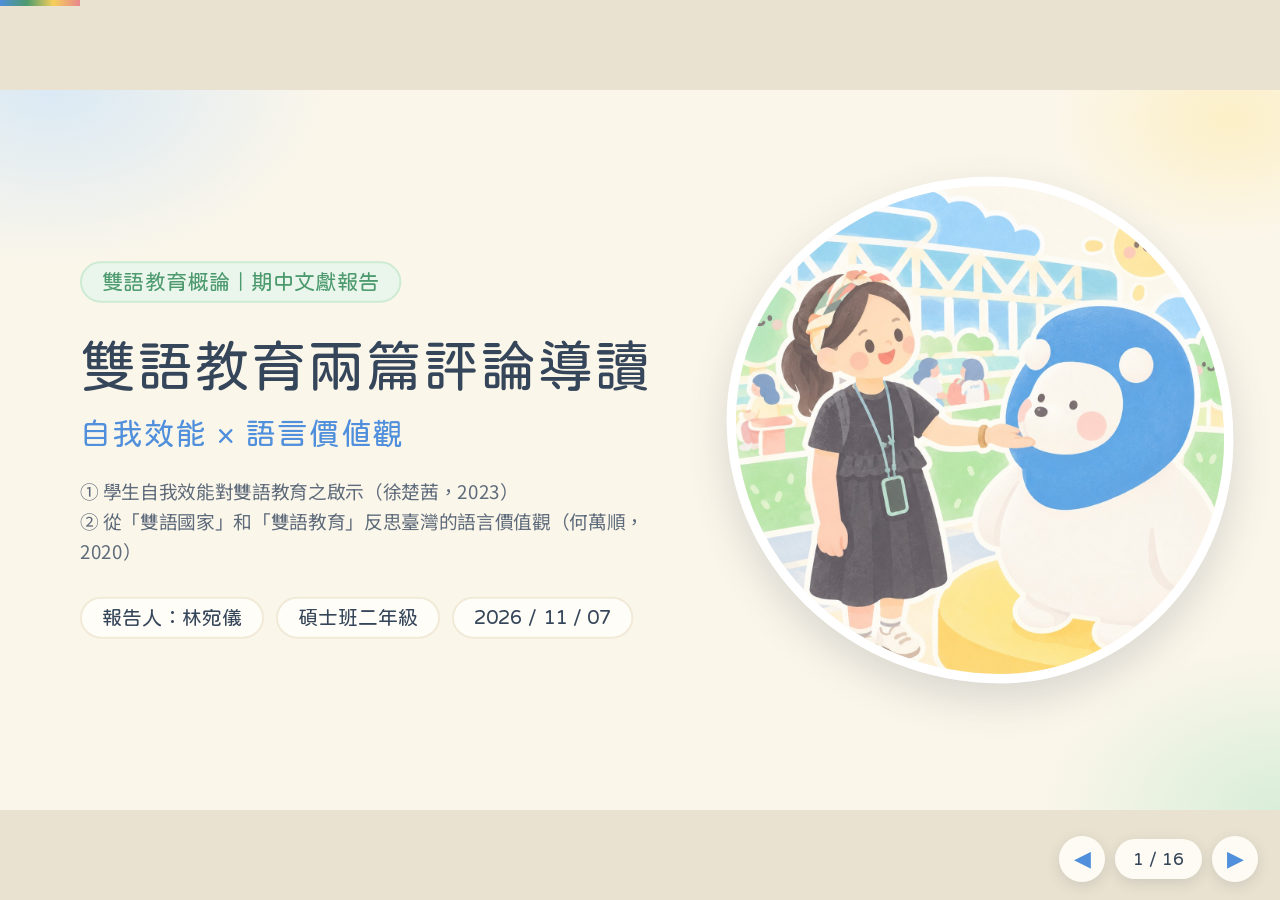
==== index.html @ 38569eee "Add files via upload new index.html" ====
<!DOCTYPE html>
<html lang="zh-Hant-TW">
<head>
<meta charset="utf-8">
<meta name="viewport" content="width=device-width, initial-scale=1">
<title>雙語教育概論｜期中文獻報告｜林宛儀</title>
<link rel="preconnect" href="https://fonts.googleapis.com">
<link rel="preconnect" href="https://fonts.gstatic.com" crossorigin>
<link href="https://fonts.googleapis.com/css2?family=Noto+Sans+TC:wght@400;500;700&display=swap" rel="stylesheet">
<style>
@font-face{font-family:"Huninn";src:url("assets/fonts/Huninn-subset.woff") format("woff");font-display:swap;}
:root{
  --cream:#FBF6EA; --paper:#FFFDF7; --ink:#36465A; --ink2:#5E6B7B;
  --sky:#4F8FDB; --sky-l:#CFE5F8; --sky-xl:#EAF4FC;
  --mint:#4C9A6E; --mint-l:#CDEBD3; --mint-xl:#EAF6EC;
  --butter:#F6CF5A; --butter-l:#FCEDB8; --butter-xl:#FEF8E1;
  --blush:#E7868C; --blush-l:#F9D3D3; --blush-xl:#FDEDEC;
  --round:"Huninn","jf open 粉圓","jf-openhuninn","Noto Sans TC","Noto Sans CJK TC","PingFang TC","Microsoft JhengHei",sans-serif;
  --body:"Noto Sans TC","Noto Sans CJK TC","PingFang TC","Microsoft JhengHei",sans-serif;
}
*{box-sizing:border-box;margin:0;padding:0}
html,body{height:100%;background:#E9E2D0;overflow:hidden;font-family:var(--round);color:var(--ink)}
#viewport{position:fixed;inset:0;display:flex;align-items:center;justify-content:center}
#deck{width:1920px;height:1080px;position:relative;transform-origin:center center;flex:none}
.slide{position:absolute;inset:0;background:var(--cream);border-radius:0;overflow:hidden;opacity:0;visibility:hidden;transition:opacity .35s ease;padding:96px 120px 110px;display:flex;flex-direction:column}
.slide.active{opacity:1;visibility:visible}
/* watercolor wash background */
.slide::before{content:"";position:absolute;inset:0;z-index:0;pointer-events:none;
  background:
   radial-gradient(600px 380px at 4% 0%,rgba(207,229,248,.75),transparent 70%),
   radial-gradient(520px 360px at 100% 100%,rgba(205,235,211,.75),transparent 70%),
   radial-gradient(380px 260px at 96% 4%,rgba(252,237,184,.7),transparent 70%);}
.slide>*{position:relative;z-index:1}
h1,h2,h3{font-family:var(--round);font-weight:400;letter-spacing:.02em}
.kicker{display:inline-flex;align-items:center;gap:14px;font-size:30px;color:var(--sky);background:var(--paper);border:3px solid var(--sky-l);padding:8px 26px;border-radius:999px;align-self:flex-start;margin-bottom:22px}
.kicker.mint{color:var(--mint);border-color:var(--mint-l)}
.kicker.pink{color:#C9636B;border-color:var(--blush-l)}
.kicker.yellow{color:#B88A0E;border-color:var(--butter-l)}
h2.title{font-size:66px;line-height:1.25;margin-bottom:36px}
h2.title .hl{background:linear-gradient(transparent 62%,var(--butter-l) 62%);padding:0 6px}
.card{background:var(--paper);border-radius:36px;padding:38px 44px;box-shadow:0 10px 0 rgba(54,70,90,.05),0 18px 40px rgba(54,70,90,.08);border:3px solid #F1EAD8}
.card.sky{background:var(--sky-xl);border-color:var(--sky-l)}
.card.mint{background:var(--mint-xl);border-color:var(--mint-l)}
.card.butter{background:var(--butter-xl);border-color:var(--butter-l)}
.card.blush{background:var(--blush-xl);border-color:var(--blush-l)}
.card h3{font-size:40px;margin-bottom:18px;display:flex;align-items:center;gap:14px}
.dot{width:22px;height:22px;border-radius:50%;flex:none;display:inline-block}
ul.b{list-style:none;font-family:var(--body);font-size:36px;line-height:1.5}
ul.b li{position:relative;padding-left:46px;margin:10px 0}
ul.b li::before{content:"";position:absolute;left:6px;top:.5em;width:20px;height:20px;border-radius:50%;background:var(--sky-l);border:4px solid var(--sky)}
ul.b.mint li::before{background:var(--mint-l);border-color:var(--mint)}
ul.b.pink li::before{background:var(--blush-l);border-color:var(--blush)}
ul.b.yellow li::before{background:var(--butter-l);border-color:var(--butter)}
.cite{font-size:.78em;color:var(--ink2)}
.note{font-family:var(--body);font-size:26px;color:var(--ink2);background:rgba(255,253,247,.85);border:2px dashed #DCCFB0;border-radius:20px;padding:12px 24px;align-self:flex-start}
.grid2{display:grid;grid-template-columns:1fr 1fr;gap:40px}
.grid4{display:grid;grid-template-columns:1fr 1fr;gap:30px}
.footer{position:absolute;left:120px;bottom:40px;font-size:24px;color:#9AA3AE;z-index:2}
/* corner accents from illustration */
.accent{position:absolute;z-index:1;object-fit:cover;border:8px solid #fff;box-shadow:0 10px 30px rgba(54,70,90,.12)}
.accent.sun{width:210px;height:190px;right:70px;top:46px;border-radius:50% 50% 46% 54%/55% 50% 50% 45%}
.accent.bear{width:250px;height:270px;right:60px;bottom:56px;border-radius:46% 54% 50% 50%/50% 48% 52% 50%}
.accent.bush{width:170px;height:200px;right:80px;top:60px;border-radius:50%}
.accent.girl{width:250px;height:420px;right:60px;bottom:0;border-radius:140px 140px 0 0;border-bottom:none;object-position:top}
.outline.tight .item{font-size:36px;padding:16px 30px}
.outline.tight .col{gap:16px}
.outline.tight .gist{font-size:26px}
.gist{font-family:var(--body);font-size:28px;color:var(--ink2);margin-top:6px;line-height:1.5}
/* title */
.s-title{padding:0;flex-direction:row}
.s-title .left{flex:1;padding:120px 40px 120px 120px;display:flex;flex-direction:column;justify-content:center}
.s-title .hero{width:840px;height:1080px;position:relative}
.s-title .hero img{position:absolute;right:70px;top:130px;width:760px;height:760px;object-fit:cover;border-radius:52% 48% 46% 54%/48% 52% 48% 52%;border:14px solid #fff;box-shadow:0 24px 60px rgba(54,70,90,.18)}
.s-title .badge{font-size:32px;color:var(--mint);background:var(--mint-xl);border:3px solid var(--mint-l);border-radius:999px;padding:10px 30px;align-self:flex-start;margin-bottom:40px}
.s-title h1{font-size:84px;line-height:1.3;margin-bottom:34px}
.s-title h1 small{display:block;font-size:46px;color:var(--sky);margin-top:18px}
.s-title .papers{font-family:var(--body);font-size:28px;line-height:1.6;color:var(--ink2);margin-bottom:46px}
.s-title .who{display:flex;gap:18px;flex-wrap:wrap}
.pill{font-size:30px;background:var(--paper);border-radius:999px;padding:12px 30px;border:3px solid #F1EAD8}
/* agenda */
.agenda{display:grid;grid-template-columns:1fr 1fr;gap:40px;margin-right:300px;margin-top:20px}
.agenda .card{display:flex;gap:32px;align-items:flex-start;padding:48px 44px;min-height:250px}
.num{font-size:58px;line-height:1;width:96px;height:96px;flex:none;border-radius:50%;display:flex;align-items:center;justify-content:center;color:#fff}
.agenda h3{font-size:46px;margin-bottom:10px}
.agenda p{font-family:var(--body);font-size:32px;color:var(--ink2);line-height:1.45}
/* paper divider */
.apa{font-family:"Noto Sans TC","Noto Sans CJK TC",sans-serif;font-size:40px;line-height:1.7;padding-left:2.2em;text-indent:-2.2em}
.apa b{font-weight:700;font-style:normal}
.meta{display:grid;grid-template-columns:auto 1fr;gap:22px 30px;font-size:36px;font-family:var(--body);align-items:baseline}
.meta dt{font-family:var(--round);color:var(--sky);white-space:nowrap}
.meta.mint dt{color:var(--mint)}
.bigtitle{font-size:72px;line-height:1.3;margin-bottom:40px;max-width:1380px}
.tags{display:flex;gap:18px;margin-top:40px;flex-wrap:wrap}
.tags span{font-size:34px;padding:12px 32px;border-radius:999px;background:var(--paper);border:3px solid #F1EAD8}
/* RQ */
.rq{display:flex;flex-direction:column;gap:26px;max-width:1440px}
.rq .card{display:flex;gap:30px;align-items:center;padding:30px 40px}
.rq .q{font-size:40px;line-height:1.4}
.qbadge{flex:none;width:84px;height:84px;border-radius:28px;display:flex;align-items:center;justify-content:center;font-size:40px;color:#fff}
/* outline */
.outline{display:grid;grid-template-columns:1fr 1fr;gap:30px;max-width:1500px}
.outline .item{font-size:38px;padding:20px 32px;border-radius:26px;background:var(--paper);border:3px solid #F1EAD8;line-height:1.35}
.outline .sub{font-family:var(--body);font-size:29px;color:var(--ink2);margin-top:8px;line-height:1.55}
.outline .sub span{display:inline-block;background:var(--sky-xl);border-radius:14px;padding:2px 14px;margin:4px 8px 4px 0}
.outline .col{display:flex;flex-direction:column;gap:20px}
.outline.mintv .sub span{background:var(--mint-xl)}
/* findings 4 */
.f4{display:grid;grid-template-columns:repeat(4,1fr);gap:28px}
.f4 .card{padding:40px 34px;display:flex;flex-direction:column;min-height:470px}
.f4 .src{font-size:30px;border-radius:999px;padding:6px 18px;align-self:flex-start;margin-bottom:18px;color:#fff}
.f4 h3{font-size:44px;line-height:1.35;margin-bottom:14px}
.f4 p{font-family:var(--body);font-size:32px;line-height:1.55;color:var(--ink2)}
/* big numbers */
.nums{display:grid;grid-template-columns:repeat(3,1fr);gap:30px;margin-bottom:34px}
.nums .card{text-align:center;padding:28px 24px}
.nums .n{font-size:100px;line-height:1.1}
.nums .l{font-family:var(--body);font-size:29px;color:var(--ink2);line-height:1.45;margin-top:8px}
/* recs */
.recs{display:grid;grid-template-columns:1fr 1fr;gap:24px 36px;max-width:1460px}
.recs .r{display:flex;gap:24px;align-items:center;background:var(--paper);border:3px solid #F1EAD8;border-radius:30px;padding:24px 30px;font-size:35px;line-height:1.35}
.recs .r b{font-weight:400;flex:none;width:70px;height:70px;border-radius:50%;display:flex;align-items:center;justify-content:center;color:#fff;font-size:36px}
/* compare table */
table.cmp{width:100%;border-collapse:separate;border-spacing:0;font-family:var(--body);font-size:33px;line-height:1.45;background:var(--paper);border-radius:32px;overflow:hidden;border:3px solid #F1EAD8}
table.cmp th{font-family:var(--round);font-weight:400;font-size:37px;padding:24px 30px;text-align:left}
table.cmp td{padding:21px 30px;border-top:2px solid #F1EAD8;vertical-align:top}
table.cmp td:first-child{font-family:var(--round);color:var(--ink);white-space:nowrap;background:#FBF6EA;width:230px}
/* closing */
.s-end{align-items:center;justify-content:center;text-align:center}
.s-end h2{font-size:120px;margin:10px 0 20px;color:var(--sky)}
.s-end p{font-family:var(--body);font-size:34px;color:var(--ink2)}
.s-end .ring{width:500px;height:500px;border-radius:50%;object-fit:cover;object-position:62% 40%;border:12px solid #fff;box-shadow:0 20px 50px rgba(54,70,90,.15)}
/* nav UI */
#ui{position:fixed;right:22px;bottom:18px;display:flex;align-items:center;gap:10px;z-index:10;font-family:var(--round)}
#ui button{width:46px;height:46px;border-radius:50%;border:none;background:rgba(255,253,247,.92);color:var(--sky);font-size:22px;cursor:pointer;box-shadow:0 4px 14px rgba(54,70,90,.15)}
#ui button:hover{background:var(--sky-l)}
#counter{background:rgba(255,253,247,.92);border-radius:999px;padding:10px 18px;font-size:18px;color:var(--ink);box-shadow:0 4px 14px rgba(54,70,90,.15);min-width:84px;text-align:center}
#progress{position:fixed;left:0;top:0;height:6px;background:linear-gradient(90deg,var(--sky),var(--mint),var(--butter),var(--blush));z-index:10;transition:width .3s}
body.export #ui,body.export #progress{display:none}
@media print{#ui,#progress{display:none}}
</style>
</head>
<body>
<div id="progress"></div>
<div id="viewport"><div id="deck">

<!-- 1 Title -->
<section class="slide s-title" data-title="封面">
  <div class="left">
    <div class="badge">雙語教育概論｜期中文獻報告</div>
    <h1>雙語教育兩篇評論導讀<small>自我效能 × 語言價值觀</small></h1>
    <div class="papers">① 學生自我效能對雙語教育之啟示（徐楚茜，2023）<br>② 從「雙語國家」和「雙語教育」反思臺灣的語言價值觀（何萬順，2020）</div>
    <div class="who"><span class="pill">報告人：林宛儀</span><span class="pill">碩士班二年級</span><span class="pill">2026 / 11 / 07</span></div>
  </div>
  <div class="hero"><img src="assets/illustration.jpg" alt="插畫：女孩與藍色頭套的白熊吉祥物"></div>
</section>

<!-- 2 Agenda -->
<section class="slide" data-title="報告大綱">
  <div class="kicker">Agenda</div>
  <h2 class="title">今天的<span class="hl">報告大綱</span></h2>
  <div class="agenda">
    <div class="card sky"><div class="num" style="background:var(--sky)">1</div><div><h3>文獻一</h3><p>學生自我效能對雙語教育之啟示<br>（徐楚茜，2023）</p></div></div>
    <div class="card mint"><div class="num" style="background:var(--mint)">2</div><div><h3>文獻二</h3><p>從「雙語國家」和「雙語教育」反思臺灣的語言價值觀（何萬順，2020）</p></div></div>
    <div class="card butter"><div class="num" style="background:var(--butter)">3</div><div><h3>每篇看六件事</h3><p>APA・研究問題・文獻次標題<br>研究方法・研究對象・研究結果</p></div></div>
    <div class="card blush"><div class="num" style="background:var(--blush)">4</div><div><h3>比較與 Q&amp;A</h3><p>兩篇異同整理<br>提問與討論</p></div></div>
  </div>
  <img class="accent bear" src="assets/crop-bear.jpg" alt="">
</section>

<!-- 3 Paper 1 intro + APA -->
<section class="slide" data-title="文獻一：基本資料與 APA">
  <div class="kicker">文獻一｜Paper 1</div>
  <h2 class="bigtitle">學生自我效能對雙語教育之啟示</h2>
  <div class="grid2" style="grid-template-columns:0.85fr 1.15fr;max-width:1680px">
    <div class="card sky"><dl class="meta">
      <dt>作者</dt><dd>徐楚茜</dd>
      <dt>身分</dt><dd>臺中市鐵山國民小學教師；東海大學教育研究所在職碩士專班研究生</dd>
      <dt>期刊</dt><dd>臺灣教育評論月刊（自由評論）</dd>
    </dl></div>
    <div class="card"><h3><span class="dot" style="background:var(--sky)"></span>APA 7 參考文獻</h3>
      <p class="apa">徐楚茜（2023）。學生自我效能對雙語教育之啟示。<b>臺灣教育評論月刊，12</b>(6)，<span style="white-space:nowrap">108–113</span>。</p></div>
  </div>
  <img class="accent sun" src="assets/crop-sun.jpg" alt="">
  <div class="tags"><span style="color:var(--sky)">#自我效能理論</span><span style="color:var(--mint)">#CLIL</span><span style="color:#C9636B">#學習焦慮</span><span style="color:#B88A0E">#教學啟示</span></div>
  <div class="footer">文獻一｜徐楚茜（2023）</div>
</section>

<!-- 4 Paper 1 RQ -->
<section class="slide" data-title="文獻一：研究問題">
  <div class="kicker">文獻一｜研究問題</div>
  <h2 class="title">作者想回答<span class="hl">什麼問題？</span></h2>
  <div class="rq">
    <div class="card butter"><div class="qbadge" style="background:var(--butter)">!</div><div class="q">背景擔憂：學生缺乏學科與英語基礎，可能聽不懂教師的英語解說</div></div>
    <div class="card sky"><div class="qbadge" style="background:var(--sky)">Q1</div><div class="q">雙語教學會不會成為<b style="font-weight:400;color:var(--sky)">低成就學生</b>的額外負擔，影響其自我效能？</div></div>
    <div class="card sky"><div class="qbadge" style="background:var(--sky)">Q2</div><div class="q">從自我效能理論看，學生在雙語教學中的<b style="font-weight:400;color:var(--sky)">學習焦慮來源</b>是什麼？</div></div>
    <div class="card sky"><div class="qbadge" style="background:var(--sky)">Q3</div><div class="q">這對雙語教學有哪些<b style="font-weight:400;color:var(--sky)">教學啟示</b>？</div></div>
  </div>
  <img class="accent bush" src="assets/crop-bush.jpg" alt="">
  <div class="footer">文獻一｜徐楚茜（2023）</div>
</section>

<!-- 5 Paper 1 outline -->
<section class="slide" data-title="文獻一：文獻次標題">
  <div class="kicker">文獻一｜文獻次標題</div>
  <h2 class="title">文章<span class="hl">架構</span></h2>
  <div class="outline tight" style="max-width:1420px">
    <div class="col">
      <div class="item">一、前言<div class="gist">探討學生雙語學習焦慮來源與教學啟示</div></div>
      <div class="item">二、自我效能之意涵<div class="gist">相信自己能組織、執行行動並完成任務的信念</div></div>
      <div class="item">三、自我效能之影響因素
        <div class="sub"><span>(一) 過去的成就經驗</span><span>(二) 替代的經驗</span><span>(三) 言語說服</span><span>(四) 生理和情緒狀態</span></div></div>
      <div class="item">四、自我效能與雙語教育之相關研究<div class="gist">CLIL 可減焦慮、增效能；推論至臺灣仍待探討</div></div>
    </div>
    <div class="col">
      <div class="item">五、自我效能對雙語教學之啟示
        <div class="sub"><span>(一) 提供充足練習機會，使學生有相關的成功經驗</span><span>(二) 為學生提供榜樣，並鼓勵同儕學習</span><span>(三) 給予學生即時、有效的口語激勵與回饋</span><span>(四) 打造正向、合作、自主學習、精熟目標導向的學習氣氛</span></div></div>
      <div class="item">六、結語<div class="gist">雙語教師可透過四項要點提升學生自我效能</div></div>
    </div>
  </div>
  <img class="accent girl" src="assets/crop-girl.jpg" alt="">
  <div class="footer">文獻一｜徐楚茜（2023）</div>
</section>

<!-- 6 Paper 1 method & participants -->
<section class="slide" data-title="文獻一：研究方法與研究對象">
  <div class="kicker">文獻一｜研究方法・研究對象</div>
  <h2 class="title">怎麼研究？<span class="hl">研究誰？</span></h2>
  <div class="grid2" style="max-width:1440px">
    <div class="card sky"><h3><span class="dot" style="background:var(--sky)"></span>研究方法</h3>
      <ul class="b">
        <li>文獻探討／理論分析（自由評論）</li>
        <li>以 Bandura 自我效能理論為架構</li>
        <li>回顧國外 CLIL 與雙語課程研究</li>
        <li>對應四項影響因素，提出教學要點</li>
      </ul></div>
    <div class="card mint"><h3><span class="dot" style="background:var(--mint)"></span>研究對象</h3>
      <ul class="b mint">
        <li>無實際施測或蒐集資料的樣本</li>
        <li>關注：臺灣雙語課程中的學生，尤其學業較低成就者</li>
        <li>引用研究對象：接受雙語生物課程的德國國中生 <span class="cite">(Ohlberger &amp; Wegner, 2019)</span></li>
      </ul></div>
  </div>
  <img class="accent sun" src="assets/crop-sun.jpg" alt="">
  <div class="footer">文獻一｜徐楚茜（2023）</div>
</section>

<!-- 7 Paper 1 findings 1 -->
<section class="slide" data-title="文獻一：研究結果①相關研究">
  <div class="kicker">文獻一｜研究結果 ①</div>
  <h2 class="title">相關研究<span class="hl">怎麼說？</span></h2>
  <div class="grid2" style="grid-template-columns:1.15fr .85fr;max-width:1680px">
    <div class="card"><ul class="b">
      <li>語言焦慮 → 降低成績、自我評價與自我效能 <span class="cite">(MacIntyre, 2017)</span></li>
      <li>德國雙語生物課：低英語自我效能／高焦慮組 → 焦慮↓、自我效能↑ <span class="cite">(Ohlberger &amp; Wegner, 2019)</span></li>
      <li>但高英語自我效能／低焦慮組 → 焦慮↑、學科喜愛度↓</li>
      <li>CLIL 比非 CLIL 英語課更能減輕英語焦慮，甚至提升自我效能</li>
      <li>CLIL 能降低學習動機的性別差異 <span class="cite">(Heras &amp; Lasagabaster, 2015)</span></li>
    </ul></div>
    <div style="display:flex;flex-direction:column;gap:28px">
      <div class="card mint"><h3><span class="dot" style="background:var(--mint)"></span>作者結論</h3><p style="font-family:var(--body);font-size:32px;line-height:1.55">多數研究顯示雙語教學能提升動機與自我效能、降低語言焦慮，與原先疑慮大相徑庭</p></div>
      <div class="card blush"><h3><span class="dot" style="background:var(--blush)"></span>但要注意</h3><p style="font-family:var(--body);font-size:32px;line-height:1.55">國外研究的對象、學科、國家背景、授課時數與臺灣不同，能否推論仍待探討</p></div>
    </div>
  </div>
  <div class="footer">文獻一｜徐楚茜（2023）</div>
</section>

<!-- 8 Paper 1 findings 2 -->
<section class="slide" data-title="文獻一：研究結果②四項教學要點">
  <div class="kicker">文獻一｜研究結果 ②</div>
  <h2 class="title">提升自我效能的<span class="hl">四項教學要點</span></h2>
  <div class="f4">
    <div class="card sky"><span class="src" style="background:var(--sky)">成就經驗</span><h3>提供充足練習，累積成功經驗</h3><p>依學生準備度設計，鼓勵試錯；建立正向歸因，避免習得無助</p></div>
    <div class="card mint"><span class="src" style="background:var(--mint)">替代經驗</span><h3>提供榜樣，鼓勵同儕學習</h3><p>指明楷模如何達成目標；小組式評量、同儕示範與回饋</p></div>
    <div class="card butter"><span class="src" style="background:#E0B53A">言語說服</span><h3>即時、有效的口語激勵與回饋</h3><p>聚焦學習表現而非批評個人；引導自我反思</p></div>
    <div class="card blush"><span class="src" style="background:var(--blush)">生理和情緒</span><h3>正向、合作、自主的學習氣氛</h3><p>關注內在需求與壓力；營造精熟目標導向的課室</p></div>
  </div>
  <div class="note" style="margin-top:34px;font-size:30px">四項要點分別對應 Bandura 的自我效能四項影響因素</div>
  <div class="footer">文獻一｜徐楚茜（2023）</div>
</section>

<!-- 9 Paper 2 intro + APA -->
<section class="slide" data-title="文獻二：基本資料與 APA">
  <div class="kicker mint">文獻二｜Paper 2</div>
  <h2 class="bigtitle">從「雙語國家」和「雙語教育」<br>反思臺灣的語言價值觀</h2>
  <div class="grid2" style="grid-template-columns:0.85fr 1.15fr;max-width:1680px">
    <div class="card mint"><dl class="meta mint">
      <dt>作者</dt><dd>何萬順</dd>
      <dt>身分</dt><dd>國立政治大學語言學研究所講座教授</dd>
      <dt>期刊</dt><dd>臺灣教育評論月刊（雙語教育 主題評論）</dd>
    </dl></div>
    <div class="card"><h3><span class="dot" style="background:var(--mint)"></span>APA 7 參考文獻</h3>
      <p class="apa">何萬順（2020）。從「雙語國家」和「雙語教育」反思臺灣的語言價值觀。<b>臺灣教育評論月刊，9</b>(10)，<span style="white-space:nowrap">1–7</span>。</p></div>
  </div>
  <img class="accent bush" src="assets/crop-bush.jpg" alt="">
  <div class="tags"><span style="color:var(--mint)">#雙語國家</span><span style="color:var(--sky)">#國家語言</span><span style="color:#C9636B">#語言平等</span><span style="color:#B88A0E">#語言價值觀</span></div>
  <div class="footer">文獻二｜何萬順（2020）</div>
</section>

<!-- 10 Paper 2 RQ -->
<section class="slide" data-title="文獻二：研究問題">
  <div class="kicker mint">文獻二｜研究問題</div>
  <h2 class="title">作者用<span class="hl">四個提問</span>展開</h2>
  <div class="rq">
    <div class="card mint"><div class="qbadge" style="background:var(--mint)">Q1</div><div class="q">「雙語國家」，是哪雙語？</div></div>
    <div class="card mint"><div class="qbadge" style="background:var(--mint)">Q2</div><div class="q">臺灣的「國家語言」有哪些？</div></div>
    <div class="card mint"><div class="qbadge" style="background:var(--mint)">Q3</div><div class="q">英語為第二官方語言？</div></div>
    <div class="card mint"><div class="qbadge" style="background:var(--mint)">Q4</div><div class="q">語言教育的目的為何？</div></div>
  </div>
  <img class="accent bush" src="assets/crop-bush.jpg" alt="">
  <div class="footer">文獻二｜何萬順（2020）</div>
</section>

<!-- 11 Paper 2 outline -->
<section class="slide" data-title="文獻二：文獻次標題">
  <div class="kicker mint">文獻二｜文獻次標題</div>
  <h2 class="title">文章<span class="hl">架構</span></h2>
  <div class="outline mintv" style="max-width:1420px">
    <div class="col">
      <div class="item">一、「雙語國家」，是哪雙語？<div class="gist">多數臺灣人至少會雙語，政策卻只想像「中英雙語」</div></div>
      <div class="item">二、臺灣的「國家語言」有哪些？<div class="gist">「國語」不符「固有族群使用之自然語言」要件</div></div>
      <div class="item">三、英語為第二官方語言？<div class="gist">華語僅是實際上的官方語言；「2030 雙語國家」換湯不換藥</div></div>
    </div>
    <div class="col">
      <div class="item">四、語言教育的目的為何？<div class="gist">計畫目的屬務實的工具性目的，無需「英語國家」的想像</div></div>
      <div class="item">五、結論與建議<div class="gist">提出六項建議，如摒棄「雙語國家」的政策與口號</div></div>
    </div>
  </div>
  <img class="accent girl" src="assets/crop-girl.jpg" alt="">
  <div class="footer">文獻二｜何萬順（2020）</div>
</section>

<!-- 12 Paper 2 method & participants -->
<section class="slide" data-title="文獻二：研究方法與研究對象">
  <div class="kicker mint">文獻二｜研究方法・研究對象</div>
  <h2 class="title">怎麼研究？<span class="hl">研究誰？</span></h2>
  <div class="grid2" style="max-width:1440px">
    <div class="card mint"><h3><span class="dot" style="background:var(--mint)"></span>研究方法</h3>
      <ul class="b mint">
        <li>評論／政策分析（主題評論）</li>
        <li>檢視政策：2030 雙語國家、教育部推動雙語國家計畫</li>
        <li>法律分析：《國家語言發展法》等</li>
        <li>引用數據：2010 人口普查、2018 民調</li>
        <li>公眾事件為例證</li>
      </ul></div>
    <div class="card sky"><h3><span class="dot" style="background:var(--sky)"></span>研究對象</h3>
      <ul class="b">
        <li>無實際研究參與者或樣本</li>
        <li>分析對象：臺灣國家層級的語言與教育政策</li>
        <li>以及其反映的國人語言價值觀</li>
      </ul></div>
  </div>
  <img class="accent sun" src="assets/crop-sun.jpg" alt="">
  <div class="footer">文獻二｜何萬順（2020）</div>
</section>

<!-- 13 Paper 2 findings 1 -->
<section class="slide" data-title="文獻二：研究結果①數據與論點">
  <div class="kicker mint">文獻二｜研究結果 ①</div>
  <h2 class="title">臺灣本來就是<span class="hl">多語言國家</span></h2>
  <div class="nums">
    <div class="card sky"><div class="n" style="color:var(--sky)">1.75</div><div class="l">種語言／人<br>2010 人口普查各語言加總 175.4%</div></div>
    <div class="card mint"><div class="n" style="color:var(--mint)">83.5%</div><div class="l">在家說華語（說臺語 81.9%）<br>最大宗雙語是華語＋臺語</div></div>
    <div class="card blush"><div class="n" style="color:#D46A72">87%</div><div class="l">贊成把英語列為官方語言<br>（2018 民調；另 89% 贊成英語雙語班）</div></div>
  </div>
  <div class="card"><ul class="b mint" style="font-size:31px">
    <li>國家政策中的「雙語」只剩「中英雙語」的想像</li>
    <li>《國家語言發展法》：國家語言一律平等；獨尊華英，本土語言遭矮化</li>
    <li>「英語為第二官方語言」（2017）→「2030 雙語國家」：換湯不換藥</li>
  </ul></div>
  <div class="footer">文獻二｜何萬順（2020）</div>
</section>

<!-- 14 Paper 2 findings 2 -->
<section class="slide" data-title="文獻二：研究結果②六項建議">
  <div class="kicker mint">文獻二｜研究結果 ②</div>
  <h2 class="title">作者的<span class="hl">六項建議</span></h2>
  <div class="recs">
    <div class="r"><b style="background:var(--mint)">1</b>摒棄「雙語國家」的政策與口號</div>
    <div class="r"><b style="background:var(--sky)">2</b>英語為外語，不應有「英語為官方語言」思維</div>
    <div class="r"><b style="background:#E0B53A">3</b>尊重「雙語教育」本義，適用於任何雙語教育</div>
    <div class="r"><b style="background:var(--blush)">4</b>文化部應宣示「國語」（臺灣華語）並非國家語言</div>
    <div class="r"><b style="background:var(--mint)">5</b>各級學校加強建立平等的語言價值觀</div>
    <div class="r"><b style="background:var(--sky)">6</b>政府與學界應開啟制訂官方語言的討論</div>
  </div>
  <img class="accent bear" src="assets/crop-bear.jpg" alt="" style="width:200px;height:216px">
  <div class="footer">文獻二｜何萬順（2020）</div>
</section>

<!-- 15 Comparison -->
<section class="slide" data-title="兩篇比較">
  <div class="kicker yellow">綜合比較</div>
  <h2 class="title" style="margin-bottom:28px">兩篇文獻<span class="hl">比一比</span></h2>
  <table class="cmp">
    <tr><th style="background:#FBF6EA"></th><th style="background:var(--sky-xl);color:var(--sky)">文獻一｜徐楚茜（2023）</th><th style="background:var(--mint-xl);color:var(--mint)">文獻二｜何萬順（2020）</th></tr>
    <tr><td>文章類型</td><td>自由評論（文獻探討）</td><td>主題評論（政策分析）</td></tr>
    <tr><td>切入視角</td><td>心理／教學：Bandura 自我效能理論</td><td>政策／法律：語言地位與語言價值觀</td></tr>
    <tr><td>關注焦點</td><td>學生在雙語課的焦慮與自我效能</td><td>「雙語」是哪雙語？語言是否平等？</td></tr>
    <tr><td>研究對象</td><td>無實證樣本；關注雙語課學生</td><td>無實證樣本；分析國家語言政策</td></tr>
    <tr><td>主要主張</td><td>四項教學要點提升自我效能</td><td>摒棄「雙語國家」，建立平等語言價值觀</td></tr>
    <tr><td>共同點</td><td colspan="2">都提到「英語／語言焦慮」：一篇從課堂心理談，一篇從社會價值觀談</td></tr>
  </table>
</section>

<!-- 16 Q&A -->
<section class="slide s-end" data-title="Q&amp;A">
  <img class="ring" src="assets/illustration.jpg" alt="">
  <h2>Q &amp; A</h2>
  <p>謝謝聆聽！歡迎提問與討論 🌼</p>
  <p style="font-size:26px;margin-top:18px;color:#9AA3AE">徐楚茜（2023）・何萬順（2020）｜報告人：林宛儀</p>
</section>

</div></div>
<div id="ui"><button id="prev" aria-label="上一張">◀</button><span id="counter">1 / 16</span><button id="next" aria-label="下一張">▶</button></div>
<script>
(function(){
  const deck=document.getElementById('deck');
  const slides=[...document.querySelectorAll('.slide')];
  const counter=document.getElementById('counter'), bar=document.getElementById('progress');
  const params=new URLSearchParams(location.search);
  if(params.has('export')) document.body.classList.add('export');
  let i=0;
  function fit(){const s=Math.min(innerWidth/1920,innerHeight/1080);deck.style.transform='scale('+s+')';}
  function show(n){
    i=Math.max(0,Math.min(slides.length-1,n));
    slides.forEach((s,k)=>s.classList.toggle('active',k===i));
    counter.textContent=(i+1)+' / '+slides.length;
    bar.style.width=((i+1)/slides.length*100)+'%';
    if(location.hash!=='#'+(i+1)) history.replaceState(null,'','#'+(i+1));
  }
  const go=d=>show(i+d);
  document.addEventListener('keydown',e=>{
    if(['ArrowRight','ArrowDown','PageDown',' ','Enter'].includes(e.key)){e.preventDefault();go(1);}
    else if(['ArrowLeft','ArrowUp','PageUp','Backspace'].includes(e.key)){e.preventDefault();go(-1);}
    else if(e.key==='Home'){show(0);} else if(e.key==='End'){show(slides.length-1);}
    else if(e.key==='f'){document.fullscreenElement?document.exitFullscreen():document.documentElement.requestFullscreen();}
  });
  document.getElementById('prev').addEventListener('click',e=>{e.stopPropagation();go(-1);});
  document.getElementById('next').addEventListener('click',e=>{e.stopPropagation();go(1);});
  document.getElementById('viewport').addEventListener('click',e=>{go(e.clientX<innerWidth/3?-1:1);});
  let tx=null;
  addEventListener('touchstart',e=>{tx=e.touches[0].clientX},{passive:true});
  addEventListener('touchend',e=>{if(tx===null)return;const dx=e.changedTouches[0].clientX-tx;if(Math.abs(dx)>40)go(dx<0?1:-1);tx=null;});
  addEventListener('hashchange',()=>{const n=parseInt(location.hash.slice(1));if(n&&n-1!==i)show(n-1);});
  addEventListener('resize',fit);
  fit(); show((parseInt(location.hash.slice(1))||1)-1);
  // overflow check: ?check -> writes report into #check-report
  if(params.has('check')){
    const out=[];
    slides.forEach((s,k)=>{
      s.classList.add('active');
      const sr=s.getBoundingClientRect(), sc=sr.width/1920;
      s.querySelectorAll('*').forEach(el=>{
        const r=el.getBoundingClientRect(); if(!r.width) return;
        if(el.scrollHeight>el.clientHeight+2 && getComputedStyle(el).overflow!=='visible' && el!==s) out.push((k+1)+': clip '+el.className);
        if(r.bottom>sr.bottom+1||r.right>sr.right+1||r.left<sr.left-1) if(!el.classList.contains('accent')&&!el.closest('.hero')) out.push((k+1)+': out '+el.tagName+'.'+el.className+' '+Math.round((r.bottom-sr.top)/sc));
      });
      // content colliding with accents
      const acc=[...s.querySelectorAll('.accent')].map(a=>a.getBoundingClientRect());
      s.querySelectorAll('.card,.item,.note,.r,table,h2,.bigtitle').forEach(el=>{const r=el.getBoundingClientRect();acc.forEach(a=>{if(r.left<a.right&&r.right>a.left&&r.top<a.bottom&&r.bottom>a.top) out.push((k+1)+': overlaps accent '+el.tagName+'.'+el.className);});});
      if(k!==i) s.classList.remove('active');
    });
    const pre=document.createElement('pre');pre.id='check-report';pre.textContent=out.join('\n')||'OK';document.body.appendChild(pre);
  }
})();
</script>
</body>
</html>
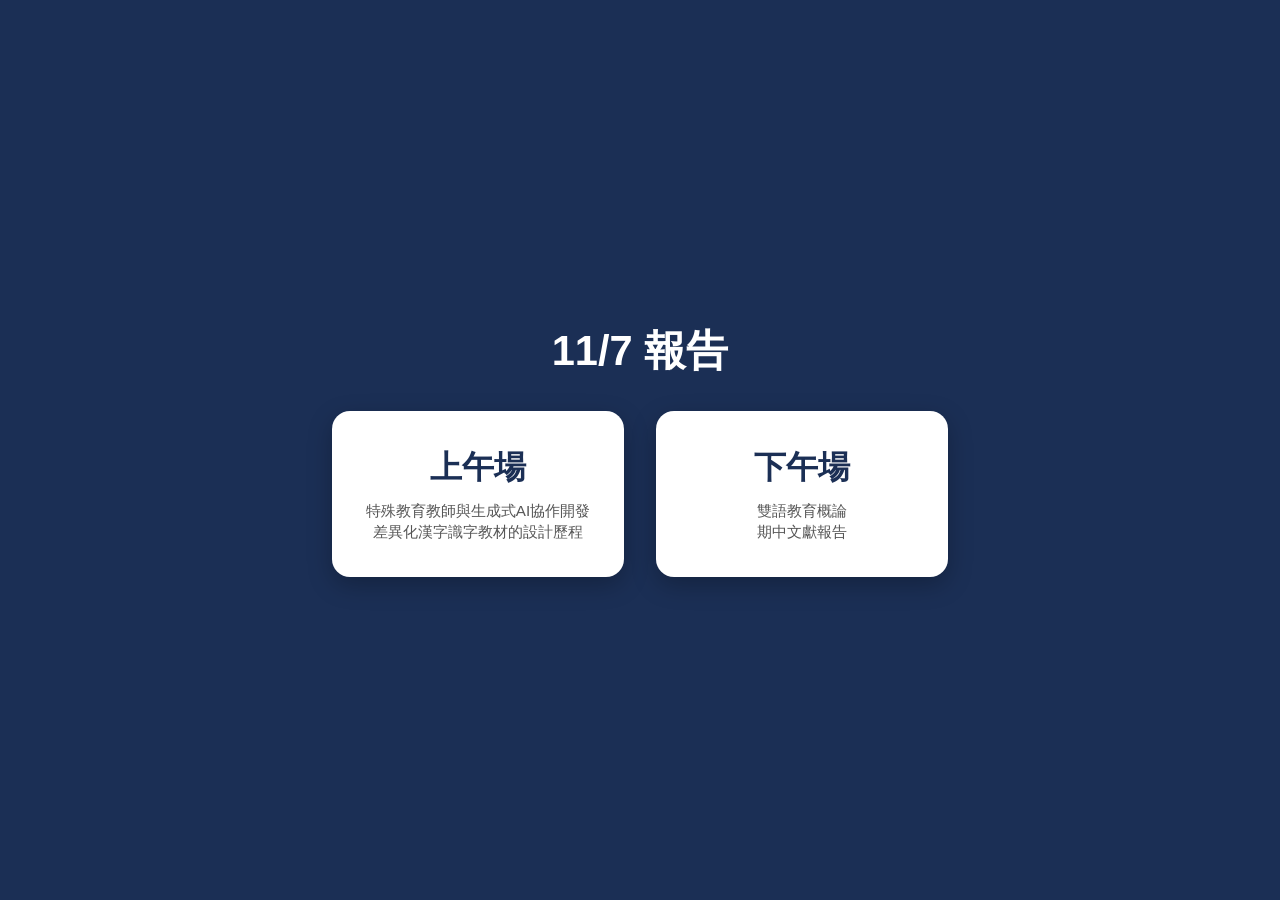
==== commit 648caaf8: "x" ====
--- a/index.html
+++ b/index.html
@@ -1,467 +1,10 @@
-<!DOCTYPE html>
-<html lang="zh-Hant-TW">
-<head>
-<meta charset="utf-8">
-<meta name="viewport" content="width=device-width, initial-scale=1">
-<title>雙語教育概論｜期中文獻報告｜林宛儀</title>
-<link rel="preconnect" href="https://fonts.googleapis.com">
-<link rel="preconnect" href="https://fonts.gstatic.com" crossorigin>
-<link href="https://fonts.googleapis.com/css2?family=Noto+Sans+TC:wght@400;500;700&display=swap" rel="stylesheet">
-<style>
-@font-face{font-family:"Huninn";src:url("assets/fonts/Huninn-subset.woff") format("woff");font-display:swap;}
-:root{
-  --cream:#FBF6EA; --paper:#FFFDF7; --ink:#36465A; --ink2:#5E6B7B;
-  --sky:#4F8FDB; --sky-l:#CFE5F8; --sky-xl:#EAF4FC;
-  --mint:#4C9A6E; --mint-l:#CDEBD3; --mint-xl:#EAF6EC;
-  --butter:#F6CF5A; --butter-l:#FCEDB8; --butter-xl:#FEF8E1;
-  --blush:#E7868C; --blush-l:#F9D3D3; --blush-xl:#FDEDEC;
-  --round:"Huninn","jf open 粉圓","jf-openhuninn","Noto Sans TC","Noto Sans CJK TC","PingFang TC","Microsoft JhengHei",sans-serif;
-  --body:"Noto Sans TC","Noto Sans CJK TC","PingFang TC","Microsoft JhengHei",sans-serif;
-}
-*{box-sizing:border-box;margin:0;padding:0}
-html,body{height:100%;background:#E9E2D0;overflow:hidden;font-family:var(--round);color:var(--ink)}
-#viewport{position:fixed;inset:0;display:flex;align-items:center;justify-content:center}
-#deck{width:1920px;height:1080px;position:relative;transform-origin:center center;flex:none}
-.slide{position:absolute;inset:0;background:var(--cream);border-radius:0;overflow:hidden;opacity:0;visibility:hidden;transition:opacity .35s ease;padding:96px 120px 110px;display:flex;flex-direction:column}
-.slide.active{opacity:1;visibility:visible}
-/* watercolor wash background */
-.slide::before{content:"";position:absolute;inset:0;z-index:0;pointer-events:none;
-  background:
-   radial-gradient(600px 380px at 4% 0%,rgba(207,229,248,.75),transparent 70%),
-   radial-gradient(520px 360px at 100% 100%,rgba(205,235,211,.75),transparent 70%),
-   radial-gradient(380px 260px at 96% 4%,rgba(252,237,184,.7),transparent 70%);}
-.slide>*{position:relative;z-index:1}
-h1,h2,h3{font-family:var(--round);font-weight:400;letter-spacing:.02em}
-.kicker{display:inline-flex;align-items:center;gap:14px;font-size:30px;color:var(--sky);background:var(--paper);border:3px solid var(--sky-l);padding:8px 26px;border-radius:999px;align-self:flex-start;margin-bottom:22px}
-.kicker.mint{color:var(--mint);border-color:var(--mint-l)}
-.kicker.pink{color:#C9636B;border-color:var(--blush-l)}
-.kicker.yellow{color:#B88A0E;border-color:var(--butter-l)}
-h2.title{font-size:66px;line-height:1.25;margin-bottom:36px}
-h2.title .hl{background:linear-gradient(transparent 62%,var(--butter-l) 62%);padding:0 6px}
-.card{background:var(--paper);border-radius:36px;padding:38px 44px;box-shadow:0 10px 0 rgba(54,70,90,.05),0 18px 40px rgba(54,70,90,.08);border:3px solid #F1EAD8}
-.card.sky{background:var(--sky-xl);border-color:var(--sky-l)}
-.card.mint{background:var(--mint-xl);border-color:var(--mint-l)}
-.card.butter{background:var(--butter-xl);border-color:var(--butter-l)}
-.card.blush{background:var(--blush-xl);border-color:var(--blush-l)}
-.card h3{font-size:40px;margin-bottom:18px;display:flex;align-items:center;gap:14px}
-.dot{width:22px;height:22px;border-radius:50%;flex:none;display:inline-block}
-ul.b{list-style:none;font-family:var(--body);font-size:36px;line-height:1.5}
-ul.b li{position:relative;padding-left:46px;margin:10px 0}
-ul.b li::before{content:"";position:absolute;left:6px;top:.5em;width:20px;height:20px;border-radius:50%;background:var(--sky-l);border:4px solid var(--sky)}
-ul.b.mint li::before{background:var(--mint-l);border-color:var(--mint)}
-ul.b.pink li::before{background:var(--blush-l);border-color:var(--blush)}
-ul.b.yellow li::before{background:var(--butter-l);border-color:var(--butter)}
-.cite{font-size:.78em;color:var(--ink2)}
-.note{font-family:var(--body);font-size:26px;color:var(--ink2);background:rgba(255,253,247,.85);border:2px dashed #DCCFB0;border-radius:20px;padding:12px 24px;align-self:flex-start}
-.grid2{display:grid;grid-template-columns:1fr 1fr;gap:40px}
-.grid4{display:grid;grid-template-columns:1fr 1fr;gap:30px}
-.footer{position:absolute;left:120px;bottom:40px;font-size:24px;color:#9AA3AE;z-index:2}
-/* corner accents from illustration */
-.accent{position:absolute;z-index:1;object-fit:cover;border:8px solid #fff;box-shadow:0 10px 30px rgba(54,70,90,.12)}
-.accent.sun{width:210px;height:190px;right:70px;top:46px;border-radius:50% 50% 46% 54%/55% 50% 50% 45%}
-.accent.bear{width:250px;height:270px;right:60px;bottom:56px;border-radius:46% 54% 50% 50%/50% 48% 52% 50%}
-.accent.bush{width:170px;height:200px;right:80px;top:60px;border-radius:50%}
-.accent.girl{width:250px;height:420px;right:60px;bottom:0;border-radius:140px 140px 0 0;border-bottom:none;object-position:top}
-.outline.tight .item{font-size:36px;padding:16px 30px}
-.outline.tight .col{gap:16px}
-.outline.tight .gist{font-size:26px}
-.gist{font-family:var(--body);font-size:28px;color:var(--ink2);margin-top:6px;line-height:1.5}
-/* title */
-.s-title{padding:0;flex-direction:row}
-.s-title .left{flex:1;padding:120px 40px 120px 120px;display:flex;flex-direction:column;justify-content:center}
-.s-title .hero{width:840px;height:1080px;position:relative}
-.s-title .hero img{position:absolute;right:70px;top:130px;width:760px;height:760px;object-fit:cover;border-radius:52% 48% 46% 54%/48% 52% 48% 52%;border:14px solid #fff;box-shadow:0 24px 60px rgba(54,70,90,.18)}
-.s-title .badge{font-size:32px;color:var(--mint);background:var(--mint-xl);border:3px solid var(--mint-l);border-radius:999px;padding:10px 30px;align-self:flex-start;margin-bottom:40px}
-.s-title h1{font-size:84px;line-height:1.3;margin-bottom:34px}
-.s-title h1 small{display:block;font-size:46px;color:var(--sky);margin-top:18px}
-.s-title .papers{font-family:var(--body);font-size:28px;line-height:1.6;color:var(--ink2);margin-bottom:46px}
-.s-title .who{display:flex;gap:18px;flex-wrap:wrap}
-.pill{font-size:30px;background:var(--paper);border-radius:999px;padding:12px 30px;border:3px solid #F1EAD8}
-/* agenda */
-.agenda{display:grid;grid-template-columns:1fr 1fr;gap:40px;margin-right:300px;margin-top:20px}
-.agenda .card{display:flex;gap:32px;align-items:flex-start;padding:48px 44px;min-height:250px}
-.num{font-size:58px;line-height:1;width:96px;height:96px;flex:none;border-radius:50%;display:flex;align-items:center;justify-content:center;color:#fff}
-.agenda h3{font-size:46px;margin-bottom:10px}
-.agenda p{font-family:var(--body);font-size:32px;color:var(--ink2);line-height:1.45}
-/* paper divider */
-.apa{font-family:"Noto Sans TC","Noto Sans CJK TC",sans-serif;font-size:40px;line-height:1.7;padding-left:2.2em;text-indent:-2.2em}
-.apa b{font-weight:700;font-style:normal}
-.meta{display:grid;grid-template-columns:auto 1fr;gap:22px 30px;font-size:36px;font-family:var(--body);align-items:baseline}
-.meta dt{font-family:var(--round);color:var(--sky);white-space:nowrap}
-.meta.mint dt{color:var(--mint)}
-.bigtitle{font-size:72px;line-height:1.3;margin-bottom:40px;max-width:1380px}
-.tags{display:flex;gap:18px;margin-top:40px;flex-wrap:wrap}
-.tags span{font-size:34px;padding:12px 32px;border-radius:999px;background:var(--paper);border:3px solid #F1EAD8}
-/* RQ */
-.rq{display:flex;flex-direction:column;gap:26px;max-width:1440px}
-.rq .card{display:flex;gap:30px;align-items:center;padding:30px 40px}
-.rq .q{font-size:40px;line-height:1.4}
-.qbadge{flex:none;width:84px;height:84px;border-radius:28px;display:flex;align-items:center;justify-content:center;font-size:40px;color:#fff}
-/* outline */
-.outline{display:grid;grid-template-columns:1fr 1fr;gap:30px;max-width:1500px}
-.outline .item{font-size:38px;padding:20px 32px;border-radius:26px;background:var(--paper);border:3px solid #F1EAD8;line-height:1.35}
-.outline .sub{font-family:var(--body);font-size:29px;color:var(--ink2);margin-top:8px;line-height:1.55}
-.outline .sub span{display:inline-block;background:var(--sky-xl);border-radius:14px;padding:2px 14px;margin:4px 8px 4px 0}
-.outline .col{display:flex;flex-direction:column;gap:20px}
-.outline.mintv .sub span{background:var(--mint-xl)}
-/* findings 4 */
-.f4{display:grid;grid-template-columns:repeat(4,1fr);gap:28px}
-.f4 .card{padding:40px 34px;display:flex;flex-direction:column;min-height:470px}
-.f4 .src{font-size:30px;border-radius:999px;padding:6px 18px;align-self:flex-start;margin-bottom:18px;color:#fff}
-.f4 h3{font-size:44px;line-height:1.35;margin-bottom:14px}
-.f4 p{font-family:var(--body);font-size:32px;line-height:1.55;color:var(--ink2)}
-/* big numbers */
-.nums{display:grid;grid-template-columns:repeat(3,1fr);gap:30px;margin-bottom:34px}
-.nums .card{text-align:center;padding:28px 24px}
-.nums .n{font-size:100px;line-height:1.1}
-.nums .l{font-family:var(--body);font-size:29px;color:var(--ink2);line-height:1.45;margin-top:8px}
-/* recs */
-.recs{display:grid;grid-template-columns:1fr 1fr;gap:24px 36px;max-width:1460px}
-.recs .r{display:flex;gap:24px;align-items:center;background:var(--paper);border:3px solid #F1EAD8;border-radius:30px;padding:24px 30px;font-size:35px;line-height:1.35}
-.recs .r b{font-weight:400;flex:none;width:70px;height:70px;border-radius:50%;display:flex;align-items:center;justify-content:center;color:#fff;font-size:36px}
-/* compare table */
-table.cmp{width:100%;border-collapse:separate;border-spacing:0;font-family:var(--body);font-size:33px;line-height:1.45;background:var(--paper);border-radius:32px;overflow:hidden;border:3px solid #F1EAD8}
-table.cmp th{font-family:var(--round);font-weight:400;font-size:37px;padding:24px 30px;text-align:left}
-table.cmp td{padding:21px 30px;border-top:2px solid #F1EAD8;vertical-align:top}
-table.cmp td:first-child{font-family:var(--round);color:var(--ink);white-space:nowrap;background:#FBF6EA;width:230px}
-/* closing */
-.s-end{align-items:center;justify-content:center;text-align:center}
-.s-end h2{font-size:120px;margin:10px 0 20px;color:var(--sky)}
-.s-end p{font-family:var(--body);font-size:34px;color:var(--ink2)}
-.s-end .ring{width:500px;height:500px;border-radius:50%;object-fit:cover;object-position:62% 40%;border:12px solid #fff;box-shadow:0 20px 50px rgba(54,70,90,.15)}
-/* nav UI */
-#ui{position:fixed;right:22px;bottom:18px;display:flex;align-items:center;gap:10px;z-index:10;font-family:var(--round)}
-#ui button{width:46px;height:46px;border-radius:50%;border:none;background:rgba(255,253,247,.92);color:var(--sky);font-size:22px;cursor:pointer;box-shadow:0 4px 14px rgba(54,70,90,.15)}
-#ui button:hover{background:var(--sky-l)}
-#counter{background:rgba(255,253,247,.92);border-radius:999px;padding:10px 18px;font-size:18px;color:var(--ink);box-shadow:0 4px 14px rgba(54,70,90,.15);min-width:84px;text-align:center}
-#progress{position:fixed;left:0;top:0;height:6px;background:linear-gradient(90deg,var(--sky),var(--mint),var(--butter),var(--blush));z-index:10;transition:width .3s}
-body.export #ui,body.export #progress{display:none}
-@media print{#ui,#progress{display:none}}
-</style>
-</head>
-<body>
-<div id="progress"></div>
-<div id="viewport"><div id="deck">
-
-<!-- 1 Title -->
-<section class="slide s-title" data-title="封面">
-  <div class="left">
-    <div class="badge">雙語教育概論｜期中文獻報告</div>
-    <h1>雙語教育兩篇評論導讀<small>自我效能 × 語言價值觀</small></h1>
-    <div class="papers">① 學生自我效能對雙語教育之啟示（徐楚茜，2023）<br>② 從「雙語國家」和「雙語教育」反思臺灣的語言價值觀（何萬順，2020）</div>
-    <div class="who"><span class="pill">報告人：林宛儀</span><span class="pill">碩士班二年級</span><span class="pill">2026 / 11 / 07</span></div>
-  </div>
-  <div class="hero"><img src="assets/illustration.jpg" alt="插畫：女孩與藍色頭套的白熊吉祥物"></div>
-</section>
-
-<!-- 2 Agenda -->
-<section class="slide" data-title="報告大綱">
-  <div class="kicker">Agenda</div>
-  <h2 class="title">今天的<span class="hl">報告大綱</span></h2>
-  <div class="agenda">
-    <div class="card sky"><div class="num" style="background:var(--sky)">1</div><div><h3>文獻一</h3><p>學生自我效能對雙語教育之啟示<br>（徐楚茜，2023）</p></div></div>
-    <div class="card mint"><div class="num" style="background:var(--mint)">2</div><div><h3>文獻二</h3><p>從「雙語國家」和「雙語教育」反思臺灣的語言價值觀（何萬順，2020）</p></div></div>
-    <div class="card butter"><div class="num" style="background:var(--butter)">3</div><div><h3>每篇看六件事</h3><p>APA・研究問題・文獻次標題<br>研究方法・研究對象・研究結果</p></div></div>
-    <div class="card blush"><div class="num" style="background:var(--blush)">4</div><div><h3>比較與 Q&amp;A</h3><p>兩篇異同整理<br>提問與討論</p></div></div>
-  </div>
-  <img class="accent bear" src="assets/crop-bear.jpg" alt="">
-</section>
-
-<!-- 3 Paper 1 intro + APA -->
-<section class="slide" data-title="文獻一：基本資料與 APA">
-  <div class="kicker">文獻一｜Paper 1</div>
-  <h2 class="bigtitle">學生自我效能對雙語教育之啟示</h2>
-  <div class="grid2" style="grid-template-columns:0.85fr 1.15fr;max-width:1680px">
-    <div class="card sky"><dl class="meta">
-      <dt>作者</dt><dd>徐楚茜</dd>
-      <dt>身分</dt><dd>臺中市鐵山國民小學教師；東海大學教育研究所在職碩士專班研究生</dd>
-      <dt>期刊</dt><dd>臺灣教育評論月刊（自由評論）</dd>
-    </dl></div>
-    <div class="card"><h3><span class="dot" style="background:var(--sky)"></span>APA 7 參考文獻</h3>
-      <p class="apa">徐楚茜（2023）。學生自我效能對雙語教育之啟示。<b>臺灣教育評論月刊，12</b>(6)，<span style="white-space:nowrap">108–113</span>。</p></div>
-  </div>
-  <img class="accent sun" src="assets/crop-sun.jpg" alt="">
-  <div class="tags"><span style="color:var(--sky)">#自我效能理論</span><span style="color:var(--mint)">#CLIL</span><span style="color:#C9636B">#學習焦慮</span><span style="color:#B88A0E">#教學啟示</span></div>
-  <div class="footer">文獻一｜徐楚茜（2023）</div>
-</section>
-
-<!-- 4 Paper 1 RQ -->
-<section class="slide" data-title="文獻一：研究問題">
-  <div class="kicker">文獻一｜研究問題</div>
-  <h2 class="title">作者想回答<span class="hl">什麼問題？</span></h2>
-  <div class="rq">
-    <div class="card butter"><div class="qbadge" style="background:var(--butter)">!</div><div class="q">背景擔憂：學生缺乏學科與英語基礎，可能聽不懂教師的英語解說</div></div>
-    <div class="card sky"><div class="qbadge" style="background:var(--sky)">Q1</div><div class="q">雙語教學會不會成為<b style="font-weight:400;color:var(--sky)">低成就學生</b>的額外負擔，影響其自我效能？</div></div>
-    <div class="card sky"><div class="qbadge" style="background:var(--sky)">Q2</div><div class="q">從自我效能理論看，學生在雙語教學中的<b style="font-weight:400;color:var(--sky)">學習焦慮來源</b>是什麼？</div></div>
-    <div class="card sky"><div class="qbadge" style="background:var(--sky)">Q3</div><div class="q">這對雙語教學有哪些<b style="font-weight:400;color:var(--sky)">教學啟示</b>？</div></div>
-  </div>
-  <img class="accent bush" src="assets/crop-bush.jpg" alt="">
-  <div class="footer">文獻一｜徐楚茜（2023）</div>
-</section>
-
-<!-- 5 Paper 1 outline -->
-<section class="slide" data-title="文獻一：文獻次標題">
-  <div class="kicker">文獻一｜文獻次標題</div>
-  <h2 class="title">文章<span class="hl">架構</span></h2>
-  <div class="outline tight" style="max-width:1420px">
-    <div class="col">
-      <div class="item">一、前言<div class="gist">探討學生雙語學習焦慮來源與教學啟示</div></div>
-      <div class="item">二、自我效能之意涵<div class="gist">相信自己能組織、執行行動並完成任務的信念</div></div>
-      <div class="item">三、自我效能之影響因素
-        <div class="sub"><span>(一) 過去的成就經驗</span><span>(二) 替代的經驗</span><span>(三) 言語說服</span><span>(四) 生理和情緒狀態</span></div></div>
-      <div class="item">四、自我效能與雙語教育之相關研究<div class="gist">CLIL 可減焦慮、增效能；推論至臺灣仍待探討</div></div>
-    </div>
-    <div class="col">
-      <div class="item">五、自我效能對雙語教學之啟示
-        <div class="sub"><span>(一) 提供充足練習機會，使學生有相關的成功經驗</span><span>(二) 為學生提供榜樣，並鼓勵同儕學習</span><span>(三) 給予學生即時、有效的口語激勵與回饋</span><span>(四) 打造正向、合作、自主學習、精熟目標導向的學習氣氛</span></div></div>
-      <div class="item">六、結語<div class="gist">雙語教師可透過四項要點提升學生自我效能</div></div>
-    </div>
-  </div>
-  <img class="accent girl" src="assets/crop-girl.jpg" alt="">
-  <div class="footer">文獻一｜徐楚茜（2023）</div>
-</section>
-
-<!-- 6 Paper 1 method & participants -->
-<section class="slide" data-title="文獻一：研究方法與研究對象">
-  <div class="kicker">文獻一｜研究方法・研究對象</div>
-  <h2 class="title">怎麼研究？<span class="hl">研究誰？</span></h2>
-  <div class="grid2" style="max-width:1440px">
-    <div class="card sky"><h3><span class="dot" style="background:var(--sky)"></span>研究方法</h3>
-      <ul class="b">
-        <li>文獻探討／理論分析（自由評論）</li>
-        <li>以 Bandura 自我效能理論為架構</li>
-        <li>回顧國外 CLIL 與雙語課程研究</li>
-        <li>對應四項影響因素，提出教學要點</li>
-      </ul></div>
-    <div class="card mint"><h3><span class="dot" style="background:var(--mint)"></span>研究對象</h3>
-      <ul class="b mint">
-        <li>無實際施測或蒐集資料的樣本</li>
-        <li>關注：臺灣雙語課程中的學生，尤其學業較低成就者</li>
-        <li>引用研究對象：接受雙語生物課程的德國國中生 <span class="cite">(Ohlberger &amp; Wegner, 2019)</span></li>
-      </ul></div>
-  </div>
-  <img class="accent sun" src="assets/crop-sun.jpg" alt="">
-  <div class="footer">文獻一｜徐楚茜（2023）</div>
-</section>
-
-<!-- 7 Paper 1 findings 1 -->
-<section class="slide" data-title="文獻一：研究結果①相關研究">
-  <div class="kicker">文獻一｜研究結果 ①</div>
-  <h2 class="title">相關研究<span class="hl">怎麼說？</span></h2>
-  <div class="grid2" style="grid-template-columns:1.15fr .85fr;max-width:1680px">
-    <div class="card"><ul class="b">
-      <li>語言焦慮 → 降低成績、自我評價與自我效能 <span class="cite">(MacIntyre, 2017)</span></li>
-      <li>德國雙語生物課：低英語自我效能／高焦慮組 → 焦慮↓、自我效能↑ <span class="cite">(Ohlberger &amp; Wegner, 2019)</span></li>
-      <li>但高英語自我效能／低焦慮組 → 焦慮↑、學科喜愛度↓</li>
-      <li>CLIL 比非 CLIL 英語課更能減輕英語焦慮，甚至提升自我效能</li>
-      <li>CLIL 能降低學習動機的性別差異 <span class="cite">(Heras &amp; Lasagabaster, 2015)</span></li>
-    </ul></div>
-    <div style="display:flex;flex-direction:column;gap:28px">
-      <div class="card mint"><h3><span class="dot" style="background:var(--mint)"></span>作者結論</h3><p style="font-family:var(--body);font-size:32px;line-height:1.55">多數研究顯示雙語教學能提升動機與自我效能、降低語言焦慮，與原先疑慮大相徑庭</p></div>
-      <div class="card blush"><h3><span class="dot" style="background:var(--blush)"></span>但要注意</h3><p style="font-family:var(--body);font-size:32px;line-height:1.55">國外研究的對象、學科、國家背景、授課時數與臺灣不同，能否推論仍待探討</p></div>
-    </div>
-  </div>
-  <div class="footer">文獻一｜徐楚茜（2023）</div>
-</section>
-
-<!-- 8 Paper 1 findings 2 -->
-<section class="slide" data-title="文獻一：研究結果②四項教學要點">
-  <div class="kicker">文獻一｜研究結果 ②</div>
-  <h2 class="title">提升自我效能的<span class="hl">四項教學要點</span></h2>
-  <div class="f4">
-    <div class="card sky"><span class="src" style="background:var(--sky)">成就經驗</span><h3>提供充足練習，累積成功經驗</h3><p>依學生準備度設計，鼓勵試錯；建立正向歸因，避免習得無助</p></div>
-    <div class="card mint"><span class="src" style="background:var(--mint)">替代經驗</span><h3>提供榜樣，鼓勵同儕學習</h3><p>指明楷模如何達成目標；小組式評量、同儕示範與回饋</p></div>
-    <div class="card butter"><span class="src" style="background:#E0B53A">言語說服</span><h3>即時、有效的口語激勵與回饋</h3><p>聚焦學習表現而非批評個人；引導自我反思</p></div>
-    <div class="card blush"><span class="src" style="background:var(--blush)">生理和情緒</span><h3>正向、合作、自主的學習氣氛</h3><p>關注內在需求與壓力；營造精熟目標導向的課室</p></div>
-  </div>
-  <div class="note" style="margin-top:34px;font-size:30px">四項要點分別對應 Bandura 的自我效能四項影響因素</div>
-  <div class="footer">文獻一｜徐楚茜（2023）</div>
-</section>
-
-<!-- 9 Paper 2 intro + APA -->
-<section class="slide" data-title="文獻二：基本資料與 APA">
-  <div class="kicker mint">文獻二｜Paper 2</div>
-  <h2 class="bigtitle">從「雙語國家」和「雙語教育」<br>反思臺灣的語言價值觀</h2>
-  <div class="grid2" style="grid-template-columns:0.85fr 1.15fr;max-width:1680px">
-    <div class="card mint"><dl class="meta mint">
-      <dt>作者</dt><dd>何萬順</dd>
-      <dt>身分</dt><dd>國立政治大學語言學研究所講座教授</dd>
-      <dt>期刊</dt><dd>臺灣教育評論月刊（雙語教育 主題評論）</dd>
-    </dl></div>
-    <div class="card"><h3><span class="dot" style="background:var(--mint)"></span>APA 7 參考文獻</h3>
-      <p class="apa">何萬順（2020）。從「雙語國家」和「雙語教育」反思臺灣的語言價值觀。<b>臺灣教育評論月刊，9</b>(10)，<span style="white-space:nowrap">1–7</span>。</p></div>
-  </div>
-  <img class="accent bush" src="assets/crop-bush.jpg" alt="">
-  <div class="tags"><span style="color:var(--mint)">#雙語國家</span><span style="color:var(--sky)">#國家語言</span><span style="color:#C9636B">#語言平等</span><span style="color:#B88A0E">#語言價值觀</span></div>
-  <div class="footer">文獻二｜何萬順（2020）</div>
-</section>
-
-<!-- 10 Paper 2 RQ -->
-<section class="slide" data-title="文獻二：研究問題">
-  <div class="kicker mint">文獻二｜研究問題</div>
-  <h2 class="title">作者用<span class="hl">四個提問</span>展開</h2>
-  <div class="rq">
-    <div class="card mint"><div class="qbadge" style="background:var(--mint)">Q1</div><div class="q">「雙語國家」，是哪雙語？</div></div>
-    <div class="card mint"><div class="qbadge" style="background:var(--mint)">Q2</div><div class="q">臺灣的「國家語言」有哪些？</div></div>
-    <div class="card mint"><div class="qbadge" style="background:var(--mint)">Q3</div><div class="q">英語為第二官方語言？</div></div>
-    <div class="card mint"><div class="qbadge" style="background:var(--mint)">Q4</div><div class="q">語言教育的目的為何？</div></div>
-  </div>
-  <img class="accent bush" src="assets/crop-bush.jpg" alt="">
-  <div class="footer">文獻二｜何萬順（2020）</div>
-</section>
-
-<!-- 11 Paper 2 outline -->
-<section class="slide" data-title="文獻二：文獻次標題">
-  <div class="kicker mint">文獻二｜文獻次標題</div>
-  <h2 class="title">文章<span class="hl">架構</span></h2>
-  <div class="outline mintv" style="max-width:1420px">
-    <div class="col">
-      <div class="item">一、「雙語國家」，是哪雙語？<div class="gist">多數臺灣人至少會雙語，政策卻只想像「中英雙語」</div></div>
-      <div class="item">二、臺灣的「國家語言」有哪些？<div class="gist">「國語」不符「固有族群使用之自然語言」要件</div></div>
-      <div class="item">三、英語為第二官方語言？<div class="gist">華語僅是實際上的官方語言；「2030 雙語國家」換湯不換藥</div></div>
-    </div>
-    <div class="col">
-      <div class="item">四、語言教育的目的為何？<div class="gist">計畫目的屬務實的工具性目的，無需「英語國家」的想像</div></div>
-      <div class="item">五、結論與建議<div class="gist">提出六項建議，如摒棄「雙語國家」的政策與口號</div></div>
-    </div>
-  </div>
-  <img class="accent girl" src="assets/crop-girl.jpg" alt="">
-  <div class="footer">文獻二｜何萬順（2020）</div>
-</section>
-
-<!-- 12 Paper 2 method & participants -->
-<section class="slide" data-title="文獻二：研究方法與研究對象">
-  <div class="kicker mint">文獻二｜研究方法・研究對象</div>
-  <h2 class="title">怎麼研究？<span class="hl">研究誰？</span></h2>
-  <div class="grid2" style="max-width:1440px">
-    <div class="card mint"><h3><span class="dot" style="background:var(--mint)"></span>研究方法</h3>
-      <ul class="b mint">
-        <li>評論／政策分析（主題評論）</li>
-        <li>檢視政策：2030 雙語國家、教育部推動雙語國家計畫</li>
-        <li>法律分析：《國家語言發展法》等</li>
-        <li>引用數據：2010 人口普查、2018 民調</li>
-        <li>公眾事件為例證</li>
-      </ul></div>
-    <div class="card sky"><h3><span class="dot" style="background:var(--sky)"></span>研究對象</h3>
-      <ul class="b">
-        <li>無實際研究參與者或樣本</li>
-        <li>分析對象：臺灣國家層級的語言與教育政策</li>
-        <li>以及其反映的國人語言價值觀</li>
-      </ul></div>
-  </div>
-  <img class="accent sun" src="assets/crop-sun.jpg" alt="">
-  <div class="footer">文獻二｜何萬順（2020）</div>
-</section>
-
-<!-- 13 Paper 2 findings 1 -->
-<section class="slide" data-title="文獻二：研究結果①數據與論點">
-  <div class="kicker mint">文獻二｜研究結果 ①</div>
-  <h2 class="title">臺灣本來就是<span class="hl">多語言國家</span></h2>
-  <div class="nums">
-    <div class="card sky"><div class="n" style="color:var(--sky)">1.75</div><div class="l">種語言／人<br>2010 人口普查各語言加總 175.4%</div></div>
-    <div class="card mint"><div class="n" style="color:var(--mint)">83.5%</div><div class="l">在家說華語（說臺語 81.9%）<br>最大宗雙語是華語＋臺語</div></div>
-    <div class="card blush"><div class="n" style="color:#D46A72">87%</div><div class="l">贊成把英語列為官方語言<br>（2018 民調；另 89% 贊成英語雙語班）</div></div>
-  </div>
-  <div class="card"><ul class="b mint" style="font-size:31px">
-    <li>國家政策中的「雙語」只剩「中英雙語」的想像</li>
-    <li>《國家語言發展法》：國家語言一律平等；獨尊華英，本土語言遭矮化</li>
-    <li>「英語為第二官方語言」（2017）→「2030 雙語國家」：換湯不換藥</li>
-  </ul></div>
-  <div class="footer">文獻二｜何萬順（2020）</div>
-</section>
-
-<!-- 14 Paper 2 findings 2 -->
-<section class="slide" data-title="文獻二：研究結果②六項建議">
-  <div class="kicker mint">文獻二｜研究結果 ②</div>
-  <h2 class="title">作者的<span class="hl">六項建議</span></h2>
-  <div class="recs">
-    <div class="r"><b style="background:var(--mint)">1</b>摒棄「雙語國家」的政策與口號</div>
-    <div class="r"><b style="background:var(--sky)">2</b>英語為外語，不應有「英語為官方語言」思維</div>
-    <div class="r"><b style="background:#E0B53A">3</b>尊重「雙語教育」本義，適用於任何雙語教育</div>
-    <div class="r"><b style="background:var(--blush)">4</b>文化部應宣示「國語」（臺灣華語）並非國家語言</div>
-    <div class="r"><b style="background:var(--mint)">5</b>各級學校加強建立平等的語言價值觀</div>
-    <div class="r"><b style="background:var(--sky)">6</b>政府與學界應開啟制訂官方語言的討論</div>
-  </div>
-  <img class="accent bear" src="assets/crop-bear.jpg" alt="" style="width:200px;height:216px">
-  <div class="footer">文獻二｜何萬順（2020）</div>
-</section>
-
-<!-- 15 Comparison -->
-<section class="slide" data-title="兩篇比較">
-  <div class="kicker yellow">綜合比較</div>
-  <h2 class="title" style="margin-bottom:28px">兩篇文獻<span class="hl">比一比</span></h2>
-  <table class="cmp">
-    <tr><th style="background:#FBF6EA"></th><th style="background:var(--sky-xl);color:var(--sky)">文獻一｜徐楚茜（2023）</th><th style="background:var(--mint-xl);color:var(--mint)">文獻二｜何萬順（2020）</th></tr>
-    <tr><td>文章類型</td><td>自由評論（文獻探討）</td><td>主題評論（政策分析）</td></tr>
-    <tr><td>切入視角</td><td>心理／教學：Bandura 自我效能理論</td><td>政策／法律：語言地位與語言價值觀</td></tr>
-    <tr><td>關注焦點</td><td>學生在雙語課的焦慮與自我效能</td><td>「雙語」是哪雙語？語言是否平等？</td></tr>
-    <tr><td>研究對象</td><td>無實證樣本；關注雙語課學生</td><td>無實證樣本；分析國家語言政策</td></tr>
-    <tr><td>主要主張</td><td>四項教學要點提升自我效能</td><td>摒棄「雙語國家」，建立平等語言價值觀</td></tr>
-    <tr><td>共同點</td><td colspan="2">都提到「英語／語言焦慮」：一篇從課堂心理談，一篇從社會價值觀談</td></tr>
-  </table>
-</section>
-
-<!-- 16 Q&A -->
-<section class="slide s-end" data-title="Q&amp;A">
-  <img class="ring" src="assets/illustration.jpg" alt="">
-  <h2>Q &amp; A</h2>
-  <p>謝謝聆聽！歡迎提問與討論 🌼</p>
-  <p style="font-size:26px;margin-top:18px;color:#9AA3AE">徐楚茜（2023）・何萬順（2020）｜報告人：林宛儀</p>
-</section>
-
-</div></div>
-<div id="ui"><button id="prev" aria-label="上一張">◀</button><span id="counter">1 / 16</span><button id="next" aria-label="下一張">▶</button></div>
-<script>
-(function(){
-  const deck=document.getElementById('deck');
-  const slides=[...document.querySelectorAll('.slide')];
-  const counter=document.getElementById('counter'), bar=document.getElementById('progress');
-  const params=new URLSearchParams(location.search);
-  if(params.has('export')) document.body.classList.add('export');
-  let i=0;
-  function fit(){const s=Math.min(innerWidth/1920,innerHeight/1080);deck.style.transform='scale('+s+')';}
-  function show(n){
-    i=Math.max(0,Math.min(slides.length-1,n));
-    slides.forEach((s,k)=>s.classList.toggle('active',k===i));
-    counter.textContent=(i+1)+' / '+slides.length;
-    bar.style.width=((i+1)/slides.length*100)+'%';
-    if(location.hash!=='#'+(i+1)) history.replaceState(null,'','#'+(i+1));
-  }
-  const go=d=>show(i+d);
-  document.addEventListener('keydown',e=>{
-    if(['ArrowRight','ArrowDown','PageDown',' ','Enter'].includes(e.key)){e.preventDefault();go(1);}
-    else if(['ArrowLeft','ArrowUp','PageUp','Backspace'].includes(e.key)){e.preventDefault();go(-1);}
-    else if(e.key==='Home'){show(0);} else if(e.key==='End'){show(slides.length-1);}
-    else if(e.key==='f'){document.fullscreenElement?document.exitFullscreen():document.documentElement.requestFullscreen();}
-  });
-  document.getElementById('prev').addEventListener('click',e=>{e.stopPropagation();go(-1);});
-  document.getElementById('next').addEventListener('click',e=>{e.stopPropagation();go(1);});
-  document.getElementById('viewport').addEventListener('click',e=>{go(e.clientX<innerWidth/3?-1:1);});
-  let tx=null;
-  addEventListener('touchstart',e=>{tx=e.touches[0].clientX},{passive:true});
-  addEventListener('touchend',e=>{if(tx===null)return;const dx=e.changedTouches[0].clientX-tx;if(Math.abs(dx)>40)go(dx<0?1:-1);tx=null;});
-  addEventListener('hashchange',()=>{const n=parseInt(location.hash.slice(1));if(n&&n-1!==i)show(n-1);});
-  addEventListener('resize',fit);
-  fit(); show((parseInt(location.hash.slice(1))||1)-1);
-  // overflow check: ?check -> writes report into #check-report
-  if(params.has('check')){
-    const out=[];
-    slides.forEach((s,k)=>{
-      s.classList.add('active');
-      const sr=s.getBoundingClientRect(), sc=sr.width/1920;
-      s.querySelectorAll('*').forEach(el=>{
-        const r=el.getBoundingClientRect(); if(!r.width) return;
-        if(el.scrollHeight>el.clientHeight+2 && getComputedStyle(el).overflow!=='visible' && el!==s) out.push((k+1)+': clip '+el.className);
-        if(r.bottom>sr.bottom+1||r.right>sr.right+1||r.left<sr.left-1) if(!el.classList.contains('accent')&&!el.closest('.hero')) out.push((k+1)+': out '+el.tagName+'.'+el.className+' '+Math.round((r.bottom-sr.top)/sc));
-      });
-      // content colliding with accents
-      const acc=[...s.querySelectorAll('.accent')].map(a=>a.getBoundingClientRect());
-      s.querySelectorAll('.card,.item,.note,.r,table,h2,.bigtitle').forEach(el=>{const r=el.getBoundingClientRect();acc.forEach(a=>{if(r.left<a.right&&r.right>a.left&&r.top<a.bottom&&r.bottom>a.top) out.push((k+1)+': overlaps accent '+el.tagName+'.'+el.className);});});
-      if(k!==i) s.classList.remove('active');
-    });
-    const pre=document.createElement('pre');pre.id='check-report';pre.textContent=out.join('\n')||'OK';document.body.appendChild(pre);
-  }
-})();
-</script>
-</body>
-</html>
+<!DOCTYPE html><html lang="zh-Hant"><head><meta charset="utf-8"><meta name="viewport" content="width=device-width,initial-scale=1">
+<title>11/7 報告</title>
+<script>if(location.hash)location.replace('pm/'+location.hash);</script>
+<style>body{margin:0;min-height:100vh;display:flex;flex-direction:column;align-items:center;justify-content:center;background:#1b2f55;color:#fff;font-family:"Noto Sans TC",sans-serif}
+h1{font-size:2.6rem;margin:0 0 2rem}.b{display:flex;gap:2rem;flex-wrap:wrap;justify-content:center}
+a{display:block;width:260px;padding:2.2rem 1rem;background:#fff;color:#1b2f55;border-radius:18px;text-align:center;text-decoration:none;box-shadow:0 8px 24px rgba(0,0,0,.25);transition:.2s}
+a:hover{transform:translateY(-4px)}a b{display:block;font-size:2rem}a small{display:block;margin-top:.6rem;font-size:.95rem;color:#555;line-height:1.4}</style></head>
+<body><h1>11/7 報告</h1><div class="b">
+<a href="am/"><b>上午場</b><small>特殊教育教師與生成式AI協作開發<br>差異化漢字識字教材的設計歷程</small></a>
+<a href="pm/"><b>下午場</b><small>雙語教育概論<br>期中文獻報告</small></a></div></body></html>
